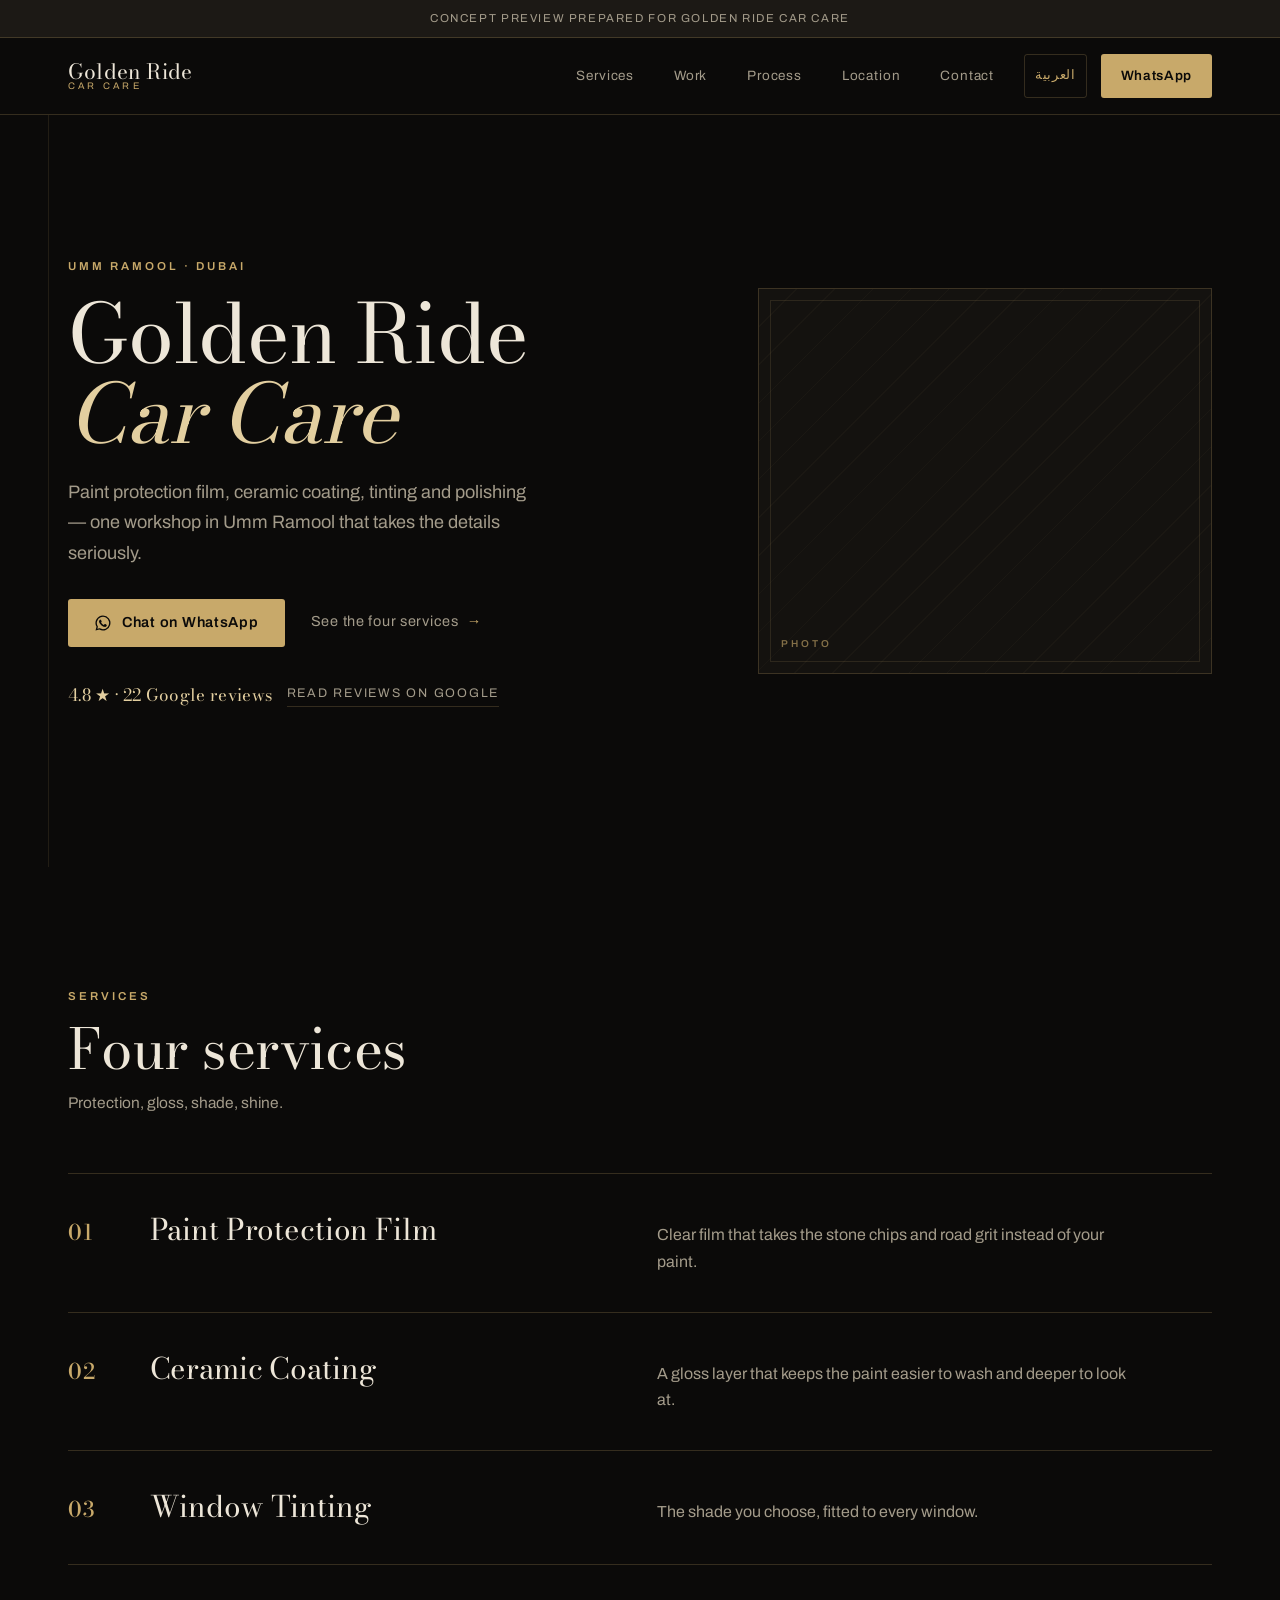
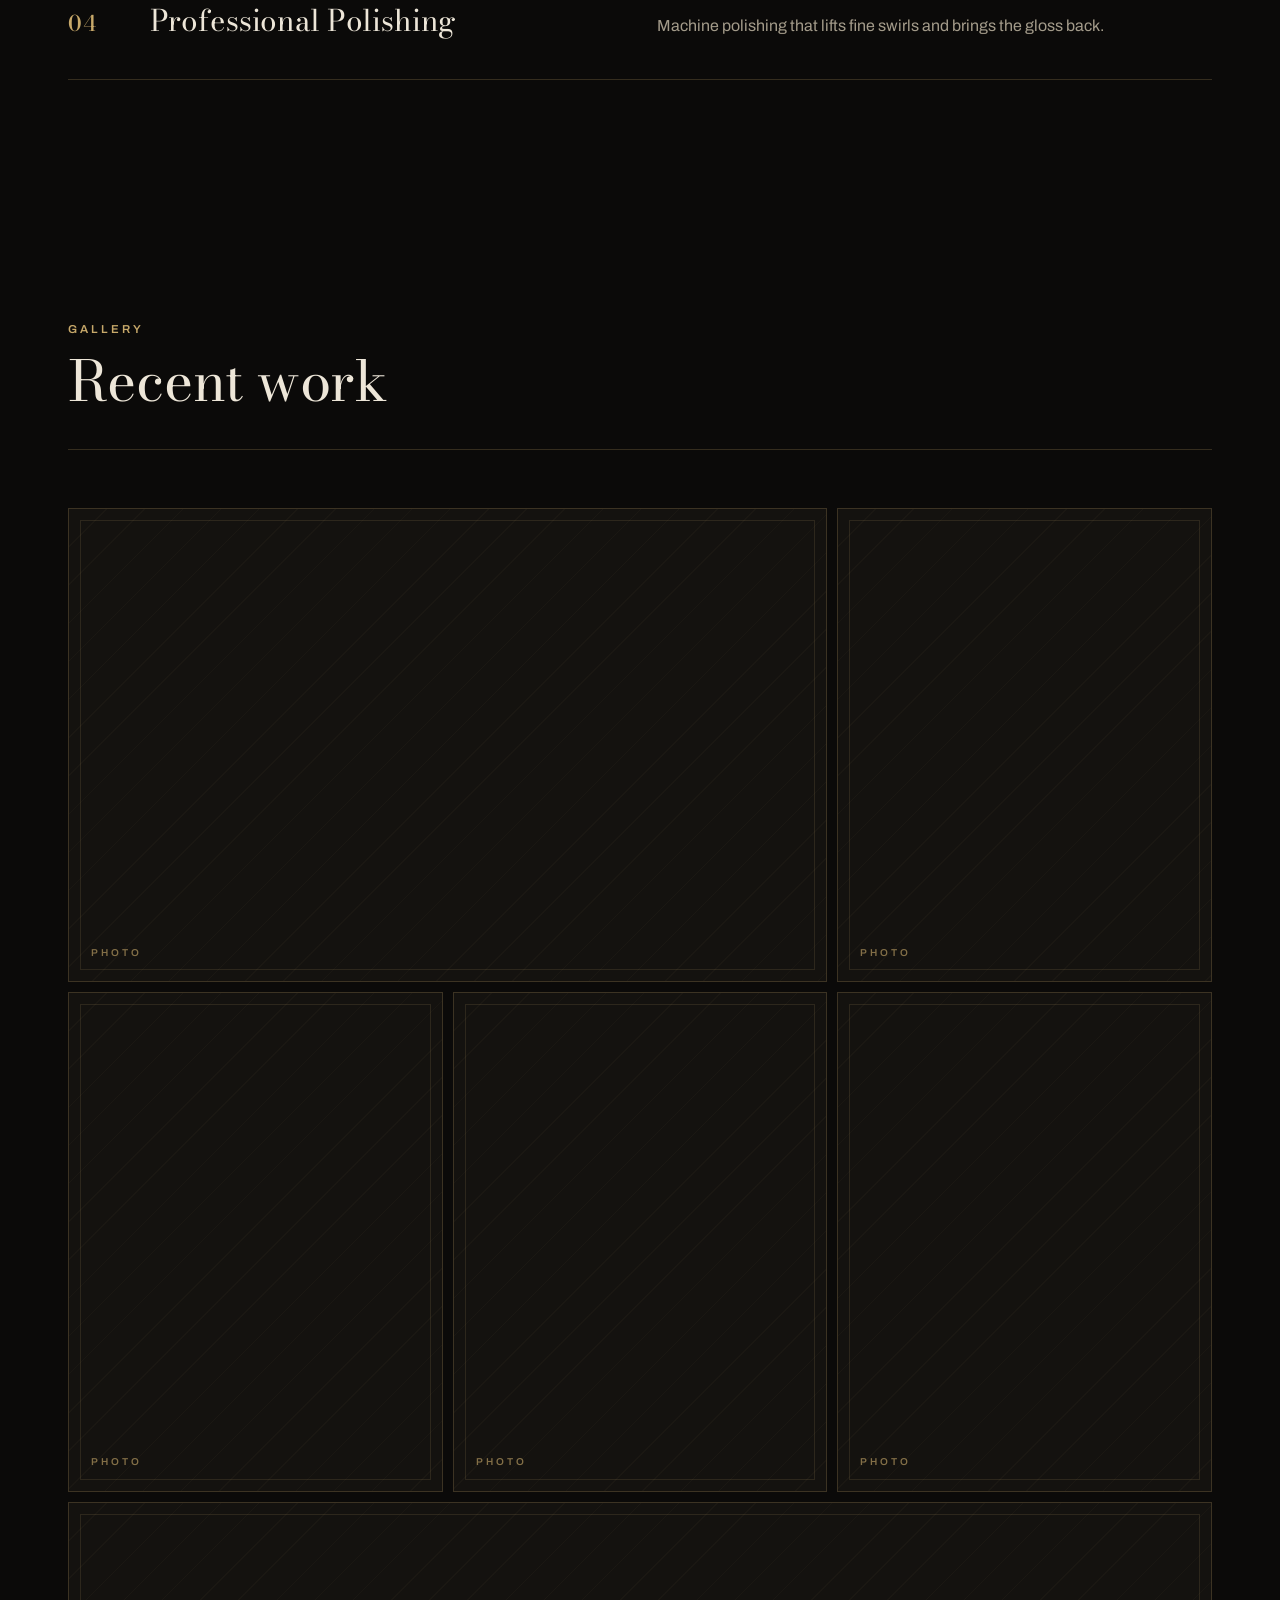
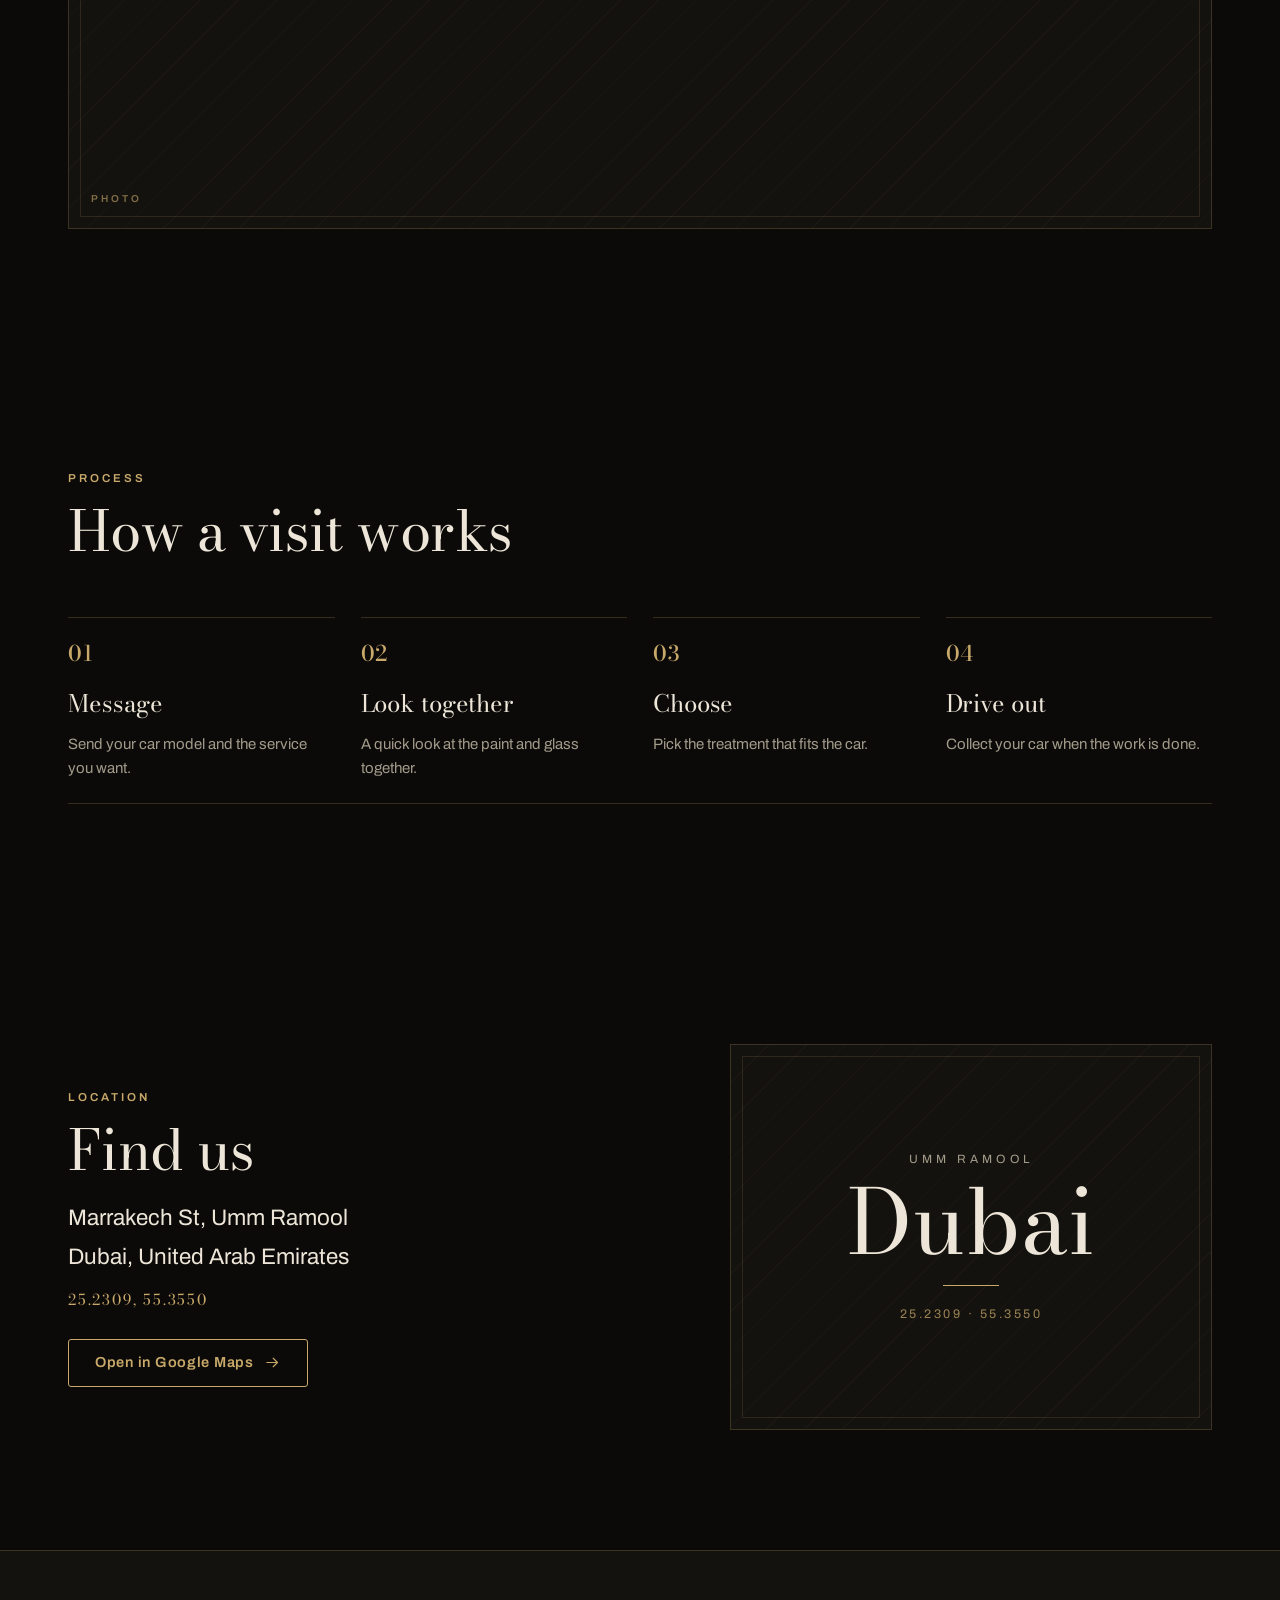
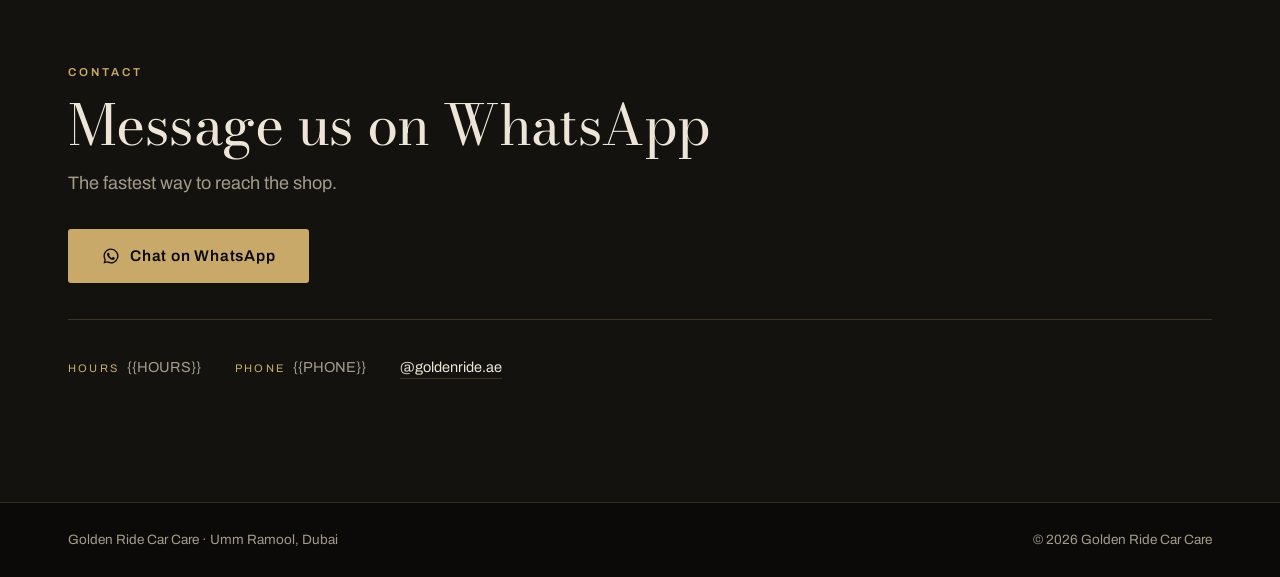
==== index.html @ 0a1c5082 "Golden Ride Car Care bilingual demo site" ====
<!doctype html>
<html lang="en" dir="ltr">
<head>
  <meta charset="utf-8">
  <meta name="viewport" content="width=device-width, initial-scale=1, viewport-fit=cover">
  <meta name="robots" content="noindex,nofollow">
  <meta name="theme-color" content="#0B0A09">
  <title>Golden Ride Car Care — PPF, Ceramic, Tinting · Dubai</title>
  <meta name="description" content="Paint protection film, ceramic coating, window tinting and polishing in Umm Ramool, Dubai. Concept preview.">
  <meta property="og:type" content="website">
  <meta property="og:title" content="Golden Ride Car Care — PPF, Ceramic, Tinting · Dubai">
  <meta property="og:description" content="Paint protection film, ceramic coating, window tinting and polishing in Umm Ramool, Dubai.">
  <meta property="og:image" content="https://YOUR-DOMAIN.example/og-image.png">
  <meta name="twitter:card" content="summary_large_image">
  <meta name="twitter:title" content="Golden Ride Car Care — PPF, Ceramic, Tinting · Dubai">
  <meta name="twitter:description" content="Paint protection film, ceramic coating, window tinting and polishing in Umm Ramool, Dubai.">
  <meta name="twitter:image" content="https://YOUR-DOMAIN.example/og-image.png">
  <link rel="icon" href="data:image/svg+xml,%3Csvg xmlns='http://www.w3.org/2000/svg' viewBox='0 0 64 64'%3E%3Crect width='64' height='64' fill='%230B0A09'/%3E%3Ctext x='32' y='43' font-family='Georgia,serif' font-size='30' fill='%23C8A96A' text-anchor='middle'%3EGR%3C/text%3E%3C/svg%3E">
  <link rel="preload" href="assets/fonts/bodoni-moda-latin.woff2" as="font" type="font/woff2" crossorigin>
  <link rel="preload" href="assets/fonts/archivo-latin.woff2" as="font" type="font/woff2" crossorigin>
  <link rel="stylesheet" href="styles.css">
  <script src="main.js" defer></script>
</head>
<body>
  <div class="concept-bar" id="conceptBar" data-i18n="concept">Concept preview prepared for Golden Ride Car Care</div>

  <header class="site-header" id="siteHeader">
    <div class="container header-inner">
      <a class="brand" href="#top"><span class="brand-name">Golden Ride</span><span class="brand-sub">Car Care</span></a>
      <nav class="nav" id="nav" aria-label="Main">
        <a href="#services" data-i18n="navServices">Services</a>
        <a href="#work" data-i18n="navWork">Work</a>
        <a href="#process" data-i18n="navProcess">Process</a>
        <a href="#location" data-i18n="navLocation">Location</a>
        <a href="#contact" data-i18n="navContact">Contact</a>
      </nav>
      <div class="header-actions">
        <button class="lang-toggle" id="langToggle" type="button" data-i18n-aria="langAria" aria-label="Switch language">العربية</button>
        <a class="btn btn-gold header-cta" href="#" data-wa data-i18n="ctaWaShort">WhatsApp</a>
        <button class="menu-btn" id="menuBtn" type="button" aria-expanded="false" aria-controls="nav" data-i18n-aria="menuAria" aria-label="Menu"><span></span><span></span></button>
      </div>
    </div>
  </header>

  <main id="top">
    <section class="hero">
      <div class="container hero-grid">
        <div class="hero-copy">
          <p class="kicker hero-anim" style="--d:.05s" data-i18n="heroKicker">Umm Ramool · Dubai</p>
          <h1 class="hero-title hero-anim" style="--d:.14s">
            <span class="line" data-i18n="heroT1">Golden Ride</span>
            <span class="line italic" data-i18n="heroT2">Car Care</span>
          </h1>
          <p class="lead hero-anim" style="--d:.3s" data-i18n="heroLead">Paint protection film, ceramic coating, tinting and polishing — one workshop in Umm Ramool that takes the details seriously.</p>
          <div class="cta-row hero-anim" style="--d:.44s">
            <a class="btn btn-gold" href="#" data-wa>
              <svg class="ico" aria-hidden="true"><use href="#i-wa"></use></svg>
              <span data-i18n="ctaWa">Chat on WhatsApp</span>
            </a>
            <a class="link-arrow" href="#services" data-i18n="ctaServices">See the four services</a>
          </div>
          <p class="trust hero-anim" style="--d:.56s">
            <a class="trust-link" href="#" id="reviewsLink" target="_blank" rel="noopener">
              <span class="trust-num" data-i18n="reviewsLine">{rating} ★ · {reviews} Google reviews</span>
              <span class="trust-cta" data-i18n="reviewsCta">Read reviews on Google</span>
            </a>
          </p>
        </div>
        <div class="hero-media hero-anim" style="--d:.34s">
          <div class="plate plate-hero" role="img" data-i18n-aria="phHero" aria-label="Placeholder for a photo of the Golden Ride workshop">
            <span class="ph-tag">Photo</span>
          </div>
        </div>
      </div>
    </section>

    <section class="section" id="services">
      <div class="container">
        <header class="sec-head">
          <p class="kicker" data-reveal data-i18n="svcLabel">Services</p>
          <h2 class="sec-title" data-reveal style="--d:.08s" data-i18n="svcTitle">Four services</h2>
          <p class="sec-note" data-reveal style="--d:.16s" data-i18n="svcNote">Protection, gloss, shade, shine.</p>
        </header>
        <ol class="svc-list">
          <li class="svc" data-reveal>
            <span class="num">01</span>
            <div class="svc-body">
              <h3 data-i18n="s1t">Paint Protection Film</h3>
              <p data-i18n="s1d">Clear film that takes the stone chips and road grit instead of your paint.</p>
            </div>
          </li>
          <li class="svc" data-reveal style="--d:.07s">
            <span class="num">02</span>
            <div class="svc-body">
              <h3 data-i18n="s2t">Ceramic Coating</h3>
              <p data-i18n="s2d">A gloss layer that keeps the paint easier to wash and deeper to look at.</p>
            </div>
          </li>
          <li class="svc" data-reveal style="--d:.14s">
            <span class="num">03</span>
            <div class="svc-body">
              <h3 data-i18n="s3t">Window Tinting</h3>
              <p data-i18n="s3d">The shade you choose, fitted to every window.</p>
            </div>
          </li>
          <li class="svc" data-reveal style="--d:.21s">
            <span class="num">04</span>
            <div class="svc-body">
              <h3 data-i18n="s4t">Professional Polishing</h3>
              <p data-i18n="s4d">Machine polishing that lifts fine swirls and brings the gloss back.</p>
            </div>
          </li>
        </ol>
      </div>
    </section>

    <section class="section" id="work">
      <div class="container">
        <header class="sec-head">
          <p class="kicker" data-reveal data-i18n="workLabel">Gallery</p>
          <h2 class="sec-title" data-reveal style="--d:.08s" data-i18n="workTitle">Recent work</h2>
          <span class="rule" data-reveal style="--d:.16s"></span>
        </header>
        <div class="gal" data-reveal>
          <div class="plate ph g1" role="img" data-i18n-aria="phG" aria-label="Photo placeholder"><span class="ph-tag">Photo</span></div>
          <div class="plate ph g2" role="img" data-i18n-aria="phG" aria-label="Photo placeholder"><span class="ph-tag">Photo</span></div>
          <div class="plate ph g3" role="img" data-i18n-aria="phG" aria-label="Photo placeholder"><span class="ph-tag">Photo</span></div>
          <div class="plate ph g4" role="img" data-i18n-aria="phG" aria-label="Photo placeholder"><span class="ph-tag">Photo</span></div>
          <div class="plate ph g5" role="img" data-i18n-aria="phG" aria-label="Photo placeholder"><span class="ph-tag">Photo</span></div>
          <div class="plate ph g6" role="img" data-i18n-aria="phG" aria-label="Photo placeholder"><span class="ph-tag">Photo</span></div>
        </div>
      </div>
    </section>

    <section class="section" id="process">
      <div class="container">
        <header class="sec-head">
          <p class="kicker" data-reveal data-i18n="prLabel">Process</p>
          <h2 class="sec-title" data-reveal style="--d:.08s" data-i18n="prTitle">How a visit works</h2>
        </header>
        <ol class="steps">
          <li class="step" data-reveal>
            <span class="rule"></span>
            <span class="num">01</span>
            <h3 data-i18n="p1t">Message</h3>
            <p data-i18n="p1d">Send your car model and the service you want.</p>
          </li>
          <li class="step" data-reveal style="--d:.08s">
            <span class="rule"></span>
            <span class="num">02</span>
            <h3 data-i18n="p2t">Look together</h3>
            <p data-i18n="p2d">A quick look at the paint and glass together.</p>
          </li>
          <li class="step" data-reveal style="--d:.16s">
            <span class="rule"></span>
            <span class="num">03</span>
            <h3 data-i18n="p3t">Choose</h3>
            <p data-i18n="p3d">Pick the treatment that fits the car.</p>
          </li>
          <li class="step" data-reveal style="--d:.24s">
            <span class="rule"></span>
            <span class="num">04</span>
            <h3 data-i18n="p4t">Drive out</h3>
            <p data-i18n="p4d">Collect your car when the work is done.</p>
          </li>
        </ol>
      </div>
    </section>

    <section class="section location" id="location">
      <div class="container loc-grid">
        <div class="loc-copy">
          <p class="kicker" data-reveal data-i18n="locLabel">Location</p>
          <h2 class="sec-title" data-reveal style="--d:.08s" data-i18n="locTitle">Find us</h2>
          <address class="loc-addr" data-reveal style="--d:.16s">
            <span data-i18n="addr1">Marrakech St, Umm Ramool</span>
            <span data-i18n="addr2">Dubai, United Arab Emirates</span>
          </address>
          <p class="loc-coords" data-reveal style="--d:.22s" dir="ltr">25.2309, 55.3550</p>
          <div data-reveal style="--d:.3s">
            <a class="btn btn-outline" id="mapsLink" href="#" target="_blank" rel="noopener">
              <span data-i18n="mapsCta">Open in Google Maps</span>
              <svg class="ico arrow" aria-hidden="true"><use href="#i-arrow"></use></svg>
            </a>
          </div>
        </div>
        <div class="loc-graphic plate" data-reveal style="--d:.2s" aria-hidden="true">
          <span class="lg-small" data-i18n="lgSmall">Umm Ramool</span>
          <span class="lg-big" data-i18n="lgBig">Dubai</span>
          <span class="lg-line"></span>
          <span class="lg-coords" dir="ltr">25.2309 · 55.3550</span>
        </div>
      </div>
    </section>

    <section class="contact-band" id="contact">
      <div class="container contact-inner">
        <p class="kicker" data-reveal data-i18n="ctLabel">Contact</p>
        <h2 class="sec-title" data-reveal style="--d:.08s" data-i18n="ctTitle">Message us on WhatsApp</h2>
        <p class="lead" data-reveal style="--d:.16s" data-i18n="ctLead">The fastest way to reach the shop.</p>
        <div data-reveal style="--d:.24s">
          <a class="btn btn-gold btn-lg" href="#" data-wa>
            <svg class="ico" aria-hidden="true"><use href="#i-wa"></use></svg>
            <span data-i18n="ctaWa">Chat on WhatsApp</span>
          </a>
        </div>
        <ul class="ct-meta" data-reveal style="--d:.32s">
          <li><span class="ct-k" data-i18n="hoursK">Hours</span> <span data-i18n="hoursV">{hours}</span></li>
          <li><span class="ct-k" data-i18n="phoneK">Phone</span> <span data-i18n="phoneV">{phone}</span></li>
          <li><a id="instaLink" href="#" target="_blank" rel="noopener" dir="ltr">@goldenride.ae</a></li>
        </ul>
      </div>
    </section>
  </main>

  <footer class="site-footer">
    <div class="container footer-inner">
      <span data-i18n="footName">Golden Ride Car Care · Umm Ramool, Dubai</span>
      <span class="foot-right" data-i18n="footRights">© 2026 Golden Ride Car Care</span>
    </div>
  </footer>

  <div class="bottom-bar" id="bottomBar">
    <a class="btn btn-gold" href="#" data-wa>
      <svg class="ico" aria-hidden="true"><use href="#i-wa"></use></svg>
      <span data-i18n="ctaWaShort">WhatsApp</span>
    </a>
    <a class="btn btn-outline" id="mapsLink2" href="#" target="_blank" rel="noopener">
      <svg class="ico" aria-hidden="true"><use href="#i-pin"></use></svg>
      <span data-i18n="dirShort">Directions</span>
    </a>
  </div>

  <svg width="0" height="0" style="position:absolute" aria-hidden="true">
    <symbol id="i-wa" viewBox="0 0 24 24"><path fill="currentColor" d="M12 2a10 10 0 0 0-8.6 15.1L2 22l5-1.3A10 10 0 1 0 12 2zm0 18.2a8.2 8.2 0 0 1-4.2-1.1l-.3-.2-3 .8.8-2.9-.2-.3A8.2 8.2 0 1 1 12 20.2zm4.5-6.1c-.2-.1-1.5-.7-1.7-.8-.2-.1-.4-.1-.6.1-.2.2-.6.8-.8 1-.1.2-.3.2-.5.1a6.7 6.7 0 0 1-3.3-2.9c-.3-.4 0-.5.2-.7l.4-.5c.1-.2.1-.3 0-.5l-.8-1.9c-.2-.5-.4-.4-.6-.4h-.5c-.2 0-.5.1-.7.3-.2.3-.9.9-.9 2.2s1 2.5 1.1 2.7a11 11 0 0 0 4.3 3.8c.6.3 1.1.4 1.4.5.6.2 1.2.2 1.6.1.5-.1 1.5-.6 1.7-1.2.2-.6.2-1.1.2-1.2-.1-.2-.2-.2-.4-.3z"/></symbol>
    <symbol id="i-arrow" viewBox="0 0 24 24"><path fill="none" stroke="currentColor" stroke-width="1.6" stroke-linecap="round" stroke-linejoin="round" d="M4 12h15m0 0-6-6m6 6-6 6"/></symbol>
    <symbol id="i-pin" viewBox="0 0 24 24"><path fill="none" stroke="currentColor" stroke-width="1.6" stroke-linecap="round" stroke-linejoin="round" d="M12 21s7-6.1 7-11a7 7 0 1 0-14 0c0 4.9 7 11 7 11z"/><circle cx="12" cy="10" r="2.6" fill="none" stroke="currentColor" stroke-width="1.6"/></symbol>
  </svg>
</body>
</html>
---- styles.css ----
/* ============ Fonts ============ */
@font-face {
  font-family: 'Bodoni Moda';
  src: url('assets/fonts/bodoni-moda-latin.woff2') format('woff2');
  font-weight: 400 900;
  font-display: swap;
}
@font-face {
  font-family: 'Archivo';
  src: url('assets/fonts/archivo-latin.woff2') format('woff2');
  font-weight: 100 900;
  font-display: swap;
}
@font-face {
  font-family: 'Reem Kufi';
  src: url('assets/fonts/reem-kufi-arab.woff2') format('woff2');
  font-weight: 400 700;
  font-display: swap;
}
@font-face {
  font-family: 'Readex Pro';
  src: url('assets/fonts/readex-pro-arab.woff2') format('woff2');
  font-weight: 160 700;
  font-display: swap;
}

/* ============ Tokens ============ */
:root {
  --bg: #0B0A09;
  --surface: #14120F;
  --surface-2: #1C1915;
  --line: rgba(200, 169, 106, 0.22);
  --text: #EDE6D8;
  --muted: #A39B8A;
  --gold: #C8A96A;
  --gold-soft: #E3CFA0;

  --font-display: 'Bodoni Moda', 'Times New Roman', serif;
  --font-body: 'Archivo', 'Helvetica Neue', Arial, sans-serif;
  --ease: cubic-bezier(.2, .7, .2, 1);
  --dur: 0.75s;
  --header-h: 64px;
  --bar-h: 68px;
  --pad-x: clamp(20px, 5vw, 48px);
}

html[lang='ar'] {
  --font-display: 'Reem Kufi', 'Bodoni Moda', Tahoma, sans-serif;
  --font-body: 'Readex Pro', 'Archivo', Tahoma, sans-serif;
}

/* ============ Base ============ */
*, *::before, *::after { box-sizing: border-box; }
* { margin: 0; }

html {
  scroll-behavior: smooth;
  -webkit-text-size-adjust: 100%;
}

body {
  background: var(--bg);
  color: var(--text);
  font-family: var(--font-body);
  font-size: 16px;
  line-height: 1.65;
  font-weight: 400;
  overflow-x: hidden;
  padding-bottom: calc(var(--bar-h) + env(safe-area-inset-bottom));
}

html[lang='ar'] body { line-height: 1.8; }
html[lang='ar'] * { letter-spacing: normal !important; }

img { display: block; max-width: 100%; }
a { color: inherit; text-decoration: none; }
ol, ul { list-style: none; padding: 0; }
button { font: inherit; color: inherit; background: none; border: 0; cursor: pointer; }
address { font-style: normal; }

:focus-visible {
  outline: 2px solid var(--gold);
  outline-offset: 3px;
  border-radius: 2px;
}

::selection { background: var(--gold); color: var(--bg); }

.container {
  width: 100%;
  max-width: 1240px;
  margin-inline: auto;
  padding-inline: var(--pad-x);
}

/* ============ Concept bar ============ */
.concept-bar {
  background: var(--surface-2);
  color: var(--muted);
  text-align: center;
  font-size: 11.5px;
  letter-spacing: 0.14em;
  text-transform: uppercase;
  padding: 9px 16px;
  border-bottom: 1px solid var(--line);
}
body.hide-concept .concept-bar { display: none; }

/* ============ Header ============ */
.site-header {
  position: sticky;
  top: 0;
  z-index: 60;
  background: var(--bg);
  border-bottom: 1px solid var(--line);
}
.header-inner {
  display: flex;
  align-items: center;
  gap: 24px;
  height: var(--header-h);
}
.brand {
  display: flex;
  flex-direction: column;
  justify-content: center;
  min-height: 44px;
  line-height: 1.05;
  margin-inline-end: auto;
}
.brand-name {
  font-family: var(--font-display);
  font-size: 21px;
  letter-spacing: 0.01em;
}
.brand-sub {
  font-size: 9.5px;
  letter-spacing: 0.34em;
  text-transform: uppercase;
  color: var(--gold);
}
html[lang='ar'] .brand-sub { letter-spacing: normal; font-size: 12px; }

.nav {
  display: none;
  gap: 28px;
}
.nav a {
  font-size: 13.5px;
  letter-spacing: 0.06em;
  color: var(--muted);
  transition: color 0.3s var(--ease);
  padding: 11px 6px;
}
.nav a:hover { color: var(--text); }

.header-actions {
  display: flex;
  align-items: center;
  gap: 8px;
}
.lang-toggle {
  min-width: 44px;
  min-height: 44px;
  padding-inline: 10px;
  font-size: 13px;
  letter-spacing: 0.05em;
  color: var(--gold);
  border: 1px solid var(--line);
  border-radius: 3px;
  transition: border-color 0.3s var(--ease), background 0.3s var(--ease);
}
.lang-toggle:hover { border-color: var(--gold); background: rgba(200, 169, 106, 0.07); }

.site-header .header-cta { display: none; }

.menu-btn {
  width: 44px;
  height: 44px;
  display: inline-flex;
  flex-direction: column;
  align-items: center;
  justify-content: center;
  gap: 6px;
  border: 1px solid var(--line);
  border-radius: 3px;
}
.menu-btn span {
  display: block;
  width: 18px;
  height: 1.5px;
  background: var(--text);
  transition: transform 0.35s var(--ease);
}
.menu-btn[aria-expanded='true'] span:first-child { transform: translateY(3.75px) rotate(45deg); }
.menu-btn[aria-expanded='true'] span:last-child { transform: translateY(-3.75px) rotate(-45deg); }

/* mobile nav panel */
@media (max-width: 899px) {
  .nav {
    position: absolute;
    top: 100%;
    inset-inline: 0;
    display: flex;
    flex-direction: column;
    gap: 0;
    background: var(--surface);
    border-bottom: 1px solid var(--line);
    max-height: 0;
    visibility: hidden;
    overflow: hidden;
    transition: max-height 0.45s var(--ease), visibility 0.45s;
  }
  .nav.open { max-height: 320px; visibility: visible; }
  .nav a {
    padding: 16px var(--pad-x);
    min-height: 44px;
    border-top: 1px solid var(--line);
    font-size: 15px;
    color: var(--text);
  }
}

/* ============ Typography utilities ============ */
.kicker {
  font-size: 11.5px;
  font-weight: 600;
  letter-spacing: 0.26em;
  text-transform: uppercase;
  color: var(--gold);
}
html[lang='ar'] .kicker { text-transform: none; font-size: 13.5px; }

.sec-title {
  font-family: var(--font-display);
  font-weight: 400;
  font-size: clamp(2.15rem, 6vw, 3.5rem);
  line-height: 1.04;
  letter-spacing: -0.01em;
  margin-top: 14px;
}
html[lang='ar'] .sec-title {
  line-height: 1.4;
  font-size: clamp(1.9rem, 5.4vw, 3rem);
}

.sec-note {
  color: var(--muted);
  margin-top: 12px;
  font-size: 15.5px;
}

.lead {
  color: var(--muted);
  font-size: clamp(1rem, 2.6vw, 1.13rem);
  line-height: 1.7;
  max-width: 46ch;
}

.rule {
  display: block;
  height: 1px;
  background: var(--line);
  transition: transform var(--dur) var(--ease);
}
.rule[data-reveal] {
  transform: scaleX(0);
  transform-origin: left center;
}
.rule[data-reveal].is-in { transform: scaleX(1); }
[dir='rtl'] .rule[data-reveal] { transform-origin: right center; }

.sec-head { margin-bottom: clamp(2.4rem, 6vw, 3.6rem); }
.sec-head .rule { margin-top: clamp(1.6rem, 4vw, 2.4rem); }

.section {
  padding-block: clamp(4.2rem, 11vw, 7.5rem);
  scroll-margin-top: calc(var(--header-h) + 8px);
}

.num {
  font-family: var(--font-display);
  color: var(--gold);
  font-size: 1.35rem;
  font-weight: 500;
  letter-spacing: 0.04em;
}
html[lang='ar'] .num { font-family: 'Bodoni Moda', serif; }

/* ============ Buttons ============ */
.btn {
  display: inline-flex;
  align-items: center;
  justify-content: center;
  gap: 10px;
  min-height: 48px;
  padding-inline: 26px;
  border-radius: 3px;
  font-size: 14.5px;
  font-weight: 600;
  letter-spacing: 0.05em;
  transition: background 0.35s var(--ease), color 0.35s var(--ease),
              border-color 0.35s var(--ease), transform 0.35s var(--ease);
}
.btn:active { transform: translateY(1px); }

.btn-gold {
  background: var(--gold);
  color: var(--bg);
}
.btn-gold:hover { background: var(--gold-soft); transform: translateY(-1px); }

.btn-outline {
  border: 1px solid var(--gold);
  color: var(--gold);
  background: transparent;
}
.btn-outline:hover { background: rgba(200, 169, 106, 0.1); }

.btn-lg { min-height: 54px; padding-inline: 34px; font-size: 15.5px; }

/* on screens with the persistent gold bottom bar, section CTAs go outline */
@media (max-width: 899px) {
  .hero .btn-gold,
  .contact-band .btn-gold { background: transparent; color: var(--gold); border: 1px solid var(--gold); }
  .hero .btn-gold:hover,
  .contact-band .btn-gold:hover { background: rgba(200, 169, 106, 0.1); }
}

.link-arrow {
  display: inline-flex;
  align-items: center;
  gap: 8px;
  min-height: 48px;
  font-size: 14.5px;
  letter-spacing: 0.05em;
  color: var(--muted);
  border-bottom: 1px solid transparent;
  transition: color 0.35s var(--ease);
}
.link-arrow::after {
  content: '→';
  color: var(--gold);
  transition: transform 0.35s var(--ease);
}
[dir='rtl'] .link-arrow::after { content: '←'; }
.link-arrow:hover { color: var(--text); }
.link-arrow:hover::after { transform: translateX(5px); }
[dir='rtl'] .link-arrow:hover::after { transform: translateX(-5px); }

.ico { width: 18px; height: 18px; flex: none; }
.ico.arrow { width: 17px; height: 17px; transition: transform 0.35s var(--ease); }
.btn:hover .ico.arrow { transform: translateX(4px); }
[dir='rtl'] .btn:hover .ico.arrow { transform: translateX(-4px) scaleX(-1); }
[dir='rtl'] .ico.arrow { transform: scaleX(-1); }

/* ============ Hero ============ */
.hero {
  position: relative;
  padding-block: clamp(3rem, 9vw, 5.5rem) clamp(3.5rem, 9vw, 6rem);
  overflow: hidden;
}
.hero::before {
  content: '';
  position: absolute;
  top: 0;
  bottom: 0;
  inset-inline-start: clamp(20px, 5vw, 48px);
  width: 1px;
  background: var(--line);
  opacity: 0.55;
}
.hero-grid {
  display: grid;
  gap: clamp(2.5rem, 6vw, 4rem);
}
.hero-title {
  font-family: var(--font-display);
  font-weight: 400;
  font-size: clamp(3rem, 12.5vw, 6.6rem);
  line-height: 0.98;
  letter-spacing: -0.015em;
  margin-top: 18px;
}
.hero-title .line { display: block; }
.hero-title .italic { font-style: italic; color: var(--gold-soft); }
html[lang='ar'] .hero-title {
  line-height: 1.28;
  font-size: clamp(2.5rem, 10.5vw, 5.2rem);
}
html[lang='ar'] .hero-title .italic { font-style: normal; color: var(--gold-soft); }

.hero-copy .lead { margin-top: 22px; }

.cta-row {
  display: flex;
  flex-wrap: wrap;
  align-items: center;
  gap: 14px 26px;
  margin-top: 30px;
}

.trust { margin-top: 26px; }
.trust-link {
  display: inline-flex;
  flex-wrap: wrap;
  align-items: baseline;
  gap: 6px 14px;
  min-height: 44px;
  align-items: center;
}
.trust-num {
  font-family: var(--font-display);
  font-size: 17px;
  color: var(--gold-soft);
  letter-spacing: 0.02em;
}
html[lang='ar'] .trust-num { font-family: 'Bodoni Moda', serif; font-size: 16px; }
.trust-cta {
  font-size: 12.5px;
  letter-spacing: 0.14em;
  text-transform: uppercase;
  color: var(--muted);
  border-bottom: 1px solid var(--line);
  padding-bottom: 3px;
  transition: color 0.3s var(--ease), border-color 0.3s var(--ease);
}
html[lang='ar'] .trust-cta { text-transform: none; letter-spacing: normal; font-size: 13.5px; }
.trust-link:hover .trust-cta { color: var(--text); border-color: var(--gold); }

.hero-media { position: relative; }
.hero-media .plate { animation: heroZoom 20s var(--ease) infinite alternate; }

/* ============ Placeholders / plates ============ */
.plate {
  position: relative;
  background: var(--surface);
  border: 1px solid var(--line);
  overflow: hidden;
}
.plate::before {
  content: '';
  position: absolute;
  inset: 11px;
  border: 1px solid rgba(200, 169, 106, 0.14);
  pointer-events: none;
}
.plate::after {
  content: '';
  position: absolute;
  inset: 0;
  background:
    repeating-linear-gradient(135deg, transparent 0 26px, rgba(200, 169, 106, 0.035) 26px 27px);
  pointer-events: none;
}
.ph-tag {
  position: absolute;
  bottom: 20px;
  inset-inline-start: 22px;
  font-size: 10px;
  font-weight: 600;
  letter-spacing: 0.3em;
  text-transform: uppercase;
  color: rgba(200, 169, 106, 0.62);
  z-index: 1;
}
.plate-hero { aspect-ratio: 4 / 5; }

/* ============ Services ============ */
.svc-list { border-bottom: 1px solid var(--line); }
.svc {
  display: grid;
  grid-template-columns: 3.2rem 1fr;
  gap: 6px 18px;
  padding-block: clamp(1.5rem, 4vw, 2.3rem);
  border-top: 1px solid var(--line);
  align-items: start;
}
.svc .num { padding-top: 4px; transition: color 0.4s var(--ease); }
.svc:hover .num { color: var(--gold-soft); }
.svc-body h3 {
  font-family: var(--font-display);
  font-weight: 400;
  font-size: clamp(1.35rem, 4.6vw, 1.85rem);
  line-height: 1.15;
  letter-spacing: -0.005em;
  transition: transform 0.45s var(--ease);
}
html[lang='ar'] .svc-body h3 { line-height: 1.5; font-size: clamp(1.25rem, 4.4vw, 1.7rem); }
.svc:hover .svc-body h3 { transform: translateX(6px); }
[dir='rtl'] .svc:hover .svc-body h3 { transform: translateX(-6px); }
.svc-body p {
  color: var(--muted);
  font-size: 15.5px;
  margin-top: 8px;
  max-width: 52ch;
}

/* ============ Gallery ============ */
.gal {
  display: grid;
  grid-template-columns: 1fr 1fr;
  gap: 10px;
}
.g1 { grid-column: span 2; aspect-ratio: 16 / 10; }
.g2 { aspect-ratio: 3 / 4; }
.g3 { aspect-ratio: 3 / 4; }
.g4 { aspect-ratio: 1 / 1; }
.g5 { aspect-ratio: 1 / 1; }
.g6 { grid-column: span 2; aspect-ratio: 16 / 7; }

/* ============ Process ============ */
.steps {
  display: grid;
  gap: clamp(2rem, 5vw, 2.6rem);
  border-bottom: 1px solid var(--line);
  padding-bottom: 22px;
}
.step .rule { margin-bottom: 18px; }
.step h3 {
  font-family: var(--font-display);
  font-weight: 400;
  font-size: 1.5rem;
  margin-top: 12px;
  letter-spacing: -0.005em;
}
html[lang='ar'] .step h3 { line-height: 1.5; }
.step p {
  color: var(--muted);
  font-size: 15px;
  margin-top: 8px;
  max-width: 34ch;
}

/* ============ Location ============ */
.loc-grid {
  display: grid;
  gap: clamp(2.5rem, 7vw, 4.5rem);
  align-items: center;
}
.loc-addr {
  display: flex;
  flex-direction: column;
  gap: 6px;
  margin-top: 22px;
  font-size: clamp(1.1rem, 3.4vw, 1.4rem);
  line-height: 1.5;
}
.loc-coords {
  font-family: var(--font-display);
  color: var(--gold);
  font-size: 15px;
  letter-spacing: 0.12em;
  margin-top: 14px;
}
.loc-copy .btn { margin-top: 26px; }

.loc-graphic {
  aspect-ratio: 5 / 4;
  display: flex;
  flex-direction: column;
  align-items: center;
  justify-content: center;
  gap: 8px;
  text-align: center;
  padding: 24px;
}
.lg-small {
  font-size: 12px;
  letter-spacing: 0.34em;
  text-transform: uppercase;
  color: var(--muted);
  z-index: 1;
}
html[lang='ar'] .lg-small { letter-spacing: normal; font-size: 14px; }
.lg-big {
  font-family: var(--font-display);
  font-size: clamp(3.4rem, 11vw, 5.6rem);
  line-height: 1;
  color: var(--text);
  z-index: 1;
}
.lg-line {
  width: 56px;
  height: 1px;
  background: var(--gold);
  margin-block: 10px;
  z-index: 1;
}
.lg-coords {
  font-size: 12.5px;
  letter-spacing: 0.2em;
  color: rgba(200, 169, 106, 0.75);
  z-index: 1;
}

/* ============ Contact ============ */
.contact-band {
  background: var(--surface);
  border-top: 1px solid var(--line);
  padding-block: clamp(4.2rem, 11vw, 7rem);
  scroll-margin-top: calc(var(--header-h) + 8px);
}
.contact-inner .lead { margin-top: 14px; }
.contact-inner .btn { margin-top: 30px; }

.ct-meta {
  display: flex;
  flex-wrap: wrap;
  gap: 14px 34px;
  margin-top: 36px;
  padding-top: 26px;
  border-top: 1px solid var(--line);
  color: var(--muted);
  font-size: 14.5px;
}
.ct-meta li { display: flex; gap: 8px; align-items: center; min-height: 30px; }
.ct-k {
  font-size: 11px;
  letter-spacing: 0.2em;
  text-transform: uppercase;
  color: var(--gold);
}
html[lang='ar'] .ct-k { text-transform: none; letter-spacing: normal; font-size: 12.5px; }
.ct-meta a {
  display: inline-flex;
  align-items: center;
  min-height: 44px;
  color: var(--text);
  text-decoration: underline;
  text-decoration-color: var(--line);
  text-underline-offset: 6px;
  transition: text-decoration-color 0.3s var(--ease);
}
.ct-meta a:hover { text-decoration-color: var(--gold); }

/* ============ Footer ============ */
.site-footer {
  border-top: 1px solid var(--line);
  padding-block: 26px;
  color: var(--muted);
  font-size: 13.5px;
}
.footer-inner {
  display: flex;
  flex-wrap: wrap;
  gap: 10px 24px;
  justify-content: space-between;
}

/* ============ Bottom bar ============ */
.bottom-bar {
  position: fixed;
  bottom: 0;
  inset-inline: 0;
  z-index: 70;
  display: flex;
  gap: 8px;
  padding: 10px 14px calc(10px + env(safe-area-inset-bottom));
  background: var(--surface);
  border-top: 1px solid var(--line);
}
.bottom-bar .btn { flex: 1; min-height: 46px; padding-inline: 14px; }
.bottom-bar .btn-outline { flex: 0 0 auto; border-color: var(--line); color: var(--text); }
.bottom-bar .btn-outline:hover { border-color: var(--gold); color: var(--gold); }

/* ============ Reveal / motion ============ */
[data-reveal] {
  opacity: 0;
  transform: translateY(20px);
  transition: opacity var(--dur) var(--ease), transform var(--dur) var(--ease);
  transition-delay: var(--d, 0s);
}
[data-reveal].is-in { opacity: 1; transform: none; }


.hero-anim {
  opacity: 0;
  animation: rise 0.85s var(--ease) forwards;
  animation-delay: var(--d, 0s);
}

@keyframes rise {
  from { opacity: 0; transform: translateY(26px); }
  to { opacity: 1; transform: none; }
}
@keyframes heroZoom {
  from { transform: scale(1); }
  to { transform: scale(1.045); }
}

@media (prefers-reduced-motion: reduce) {
  html { scroll-behavior: auto; }
  *, *::before, *::after {
    animation-duration: 0.01ms !important;
    animation-iteration-count: 1 !important;
    transition-duration: 0.01ms !important;
  }
  [data-reveal] { opacity: 1; transform: none; }
  .rule[data-reveal] { transform: scaleX(1); }
  .hero-anim { opacity: 1; animation: none; }
  .hero-media .plate { animation: none; }
}

/* ============ Responsive ============ */
@media (min-width: 600px) {
  .plate-hero { aspect-ratio: 4 / 3.4; }
  .g1 { grid-column: span 4; aspect-ratio: 16 / 10; }
  .gal { grid-template-columns: repeat(6, 1fr); }
  .g2 { grid-column: span 2; aspect-ratio: auto; align-self: stretch; }
  .g3 { grid-column: span 2; }
  .g4 { grid-column: span 2; aspect-ratio: auto; align-self: stretch; }
  .g5 { grid-column: span 2; aspect-ratio: auto; align-self: stretch; }
  .g6 { grid-column: span 6; aspect-ratio: 21 / 6; }
}

@media (min-width: 760px) {
  .svc {
    grid-template-columns: 3.6rem 1fr 1.15fr;
    gap: 24px;
    align-items: baseline;
  }
  .svc-body { display: contents; }
  .svc-body h3 { grid-column: 2; }
  .svc-body p { grid-column: 3; margin-top: 0; }
  .steps { grid-template-columns: repeat(4, 1fr); gap: 26px; }
}

@media (min-width: 900px) {
  :root { --header-h: 76px; }
  body { padding-bottom: 0; }
  .bottom-bar { display: none; }
  .menu-btn { display: none; }
  .nav {
    display: flex;
    position: static;
    flex-direction: row;
    max-height: none;
    border: 0;
    background: none;
    overflow: visible;
  }
  .nav a { border: 0; font-size: 13.5px; color: var(--muted); }
  .site-header .header-cta { display: inline-flex; min-height: 44px; padding-inline: 20px; font-size: 13.5px; margin-inline-start: 6px; }

  .hero { min-height: calc(92svh - var(--header-h)); display: flex; align-items: center; }
  .hero-grid {
    grid-template-columns: 1.15fr 0.85fr;
    align-items: center;
    gap: clamp(3rem, 6vw, 5.5rem);
    width: 100%;
  }
  .hero-media { margin-block-start: -12px; }
  .loc-grid { grid-template-columns: 1.1fr 0.9fr; }
}

@media (min-width: 1100px) {
  .hero-title { font-size: clamp(4.4rem, 6.4vw, 6.9rem); }
  .svc-body p { font-size: 16px; }
}

/* hero zoom only where it is cheap */
@media (max-width: 759px) {
  .hero-media .plate { animation: none; }
}
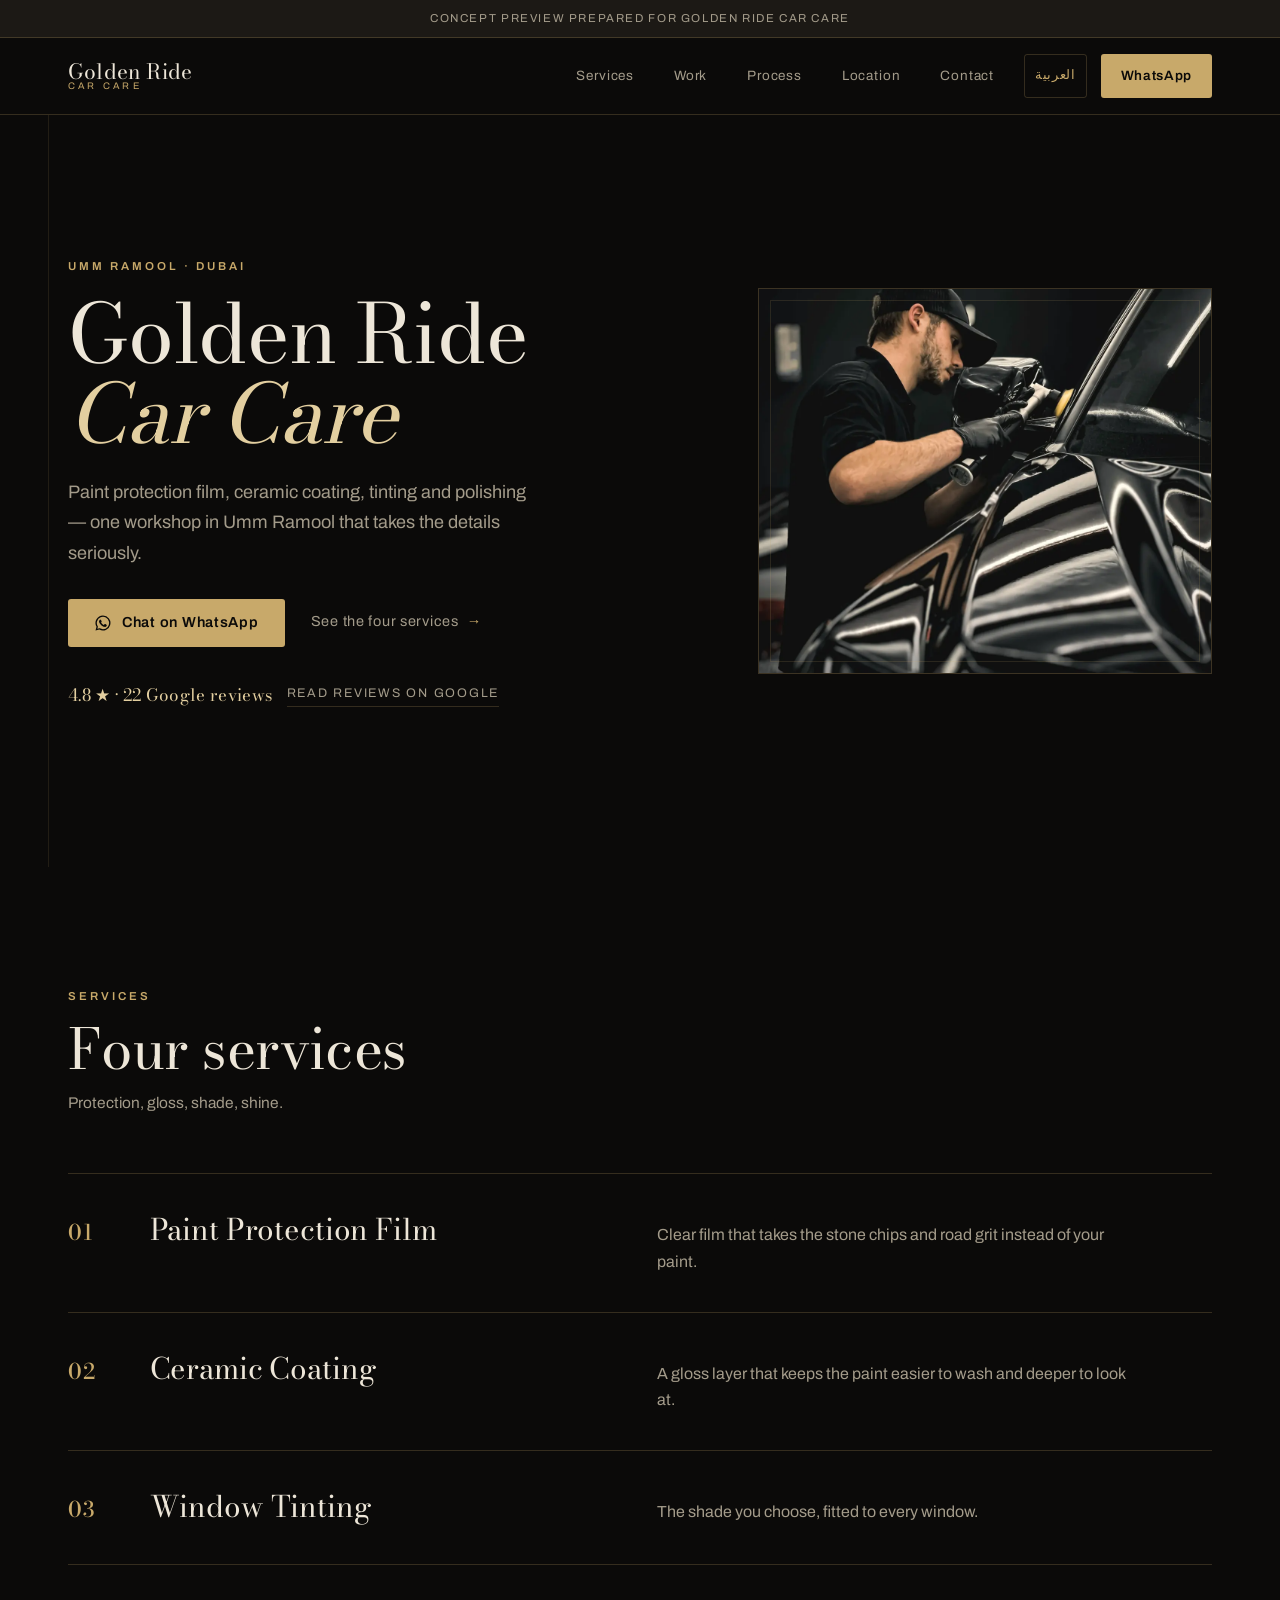
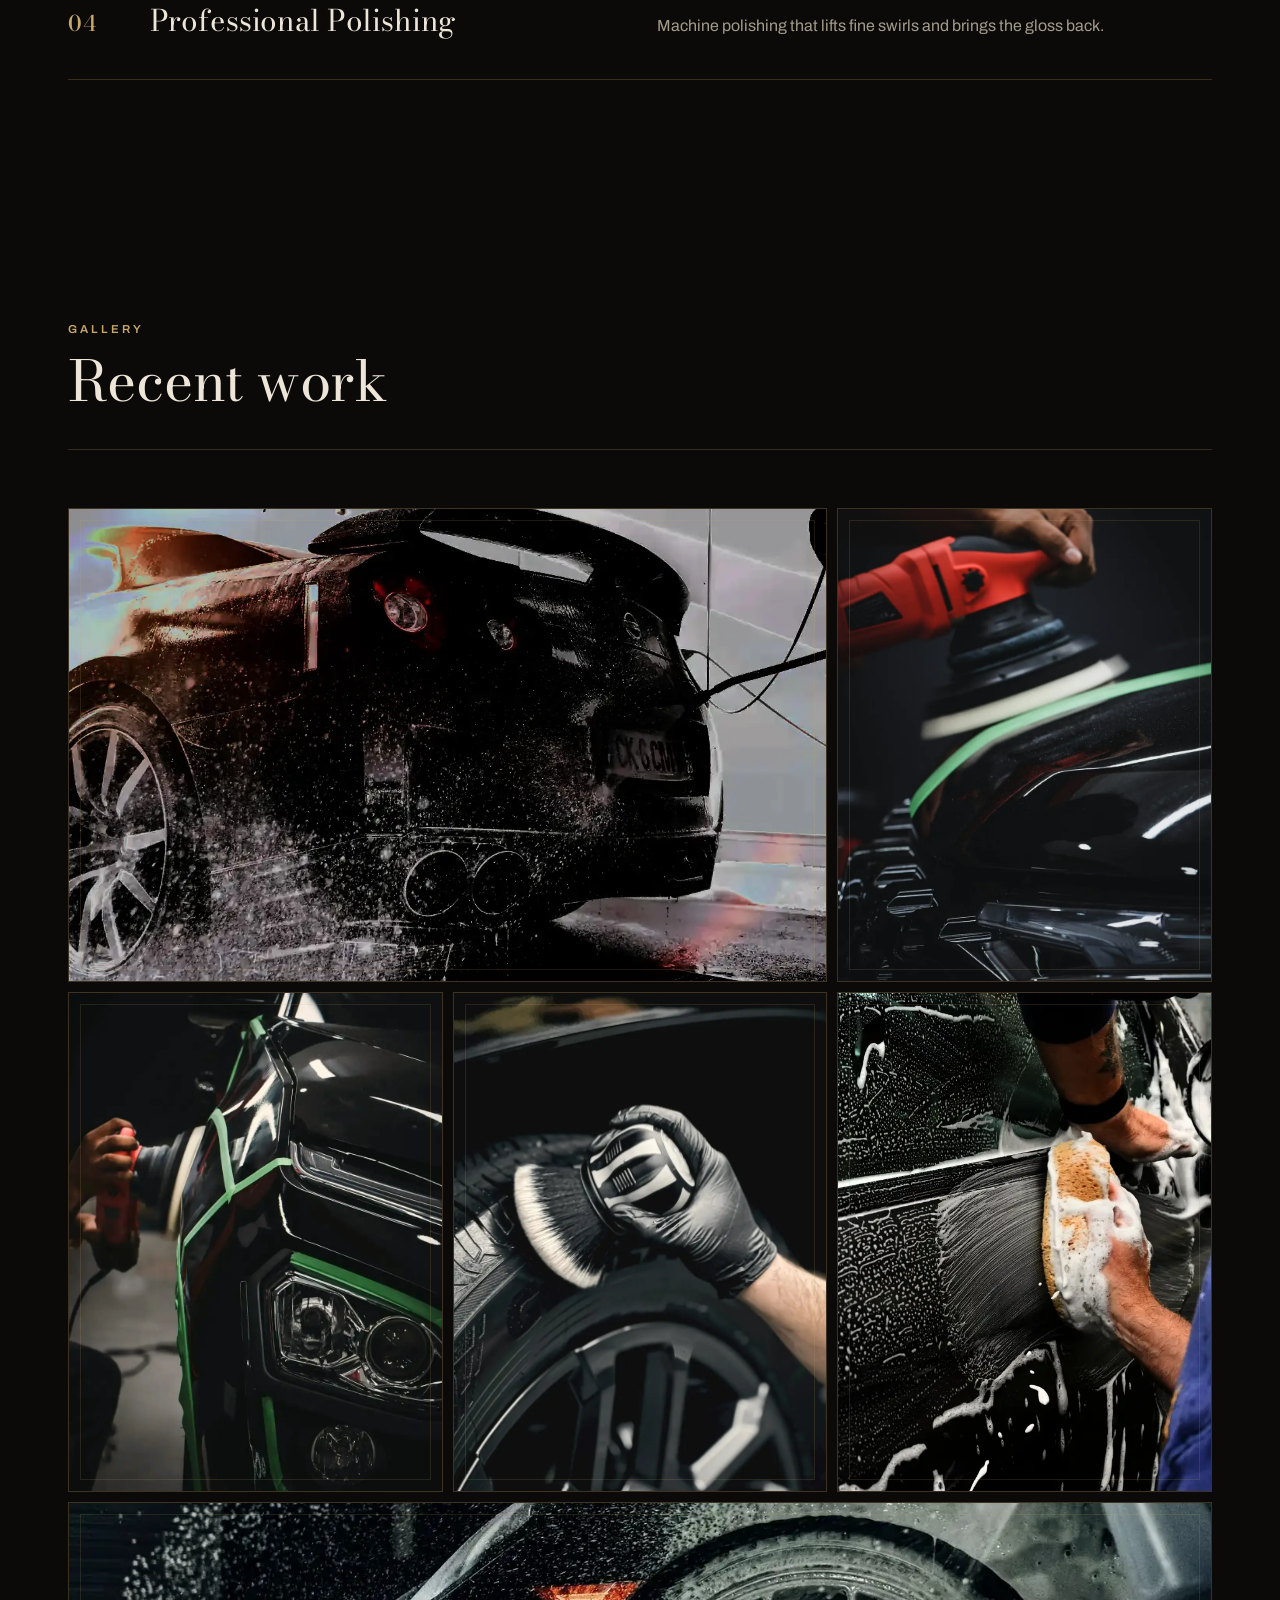
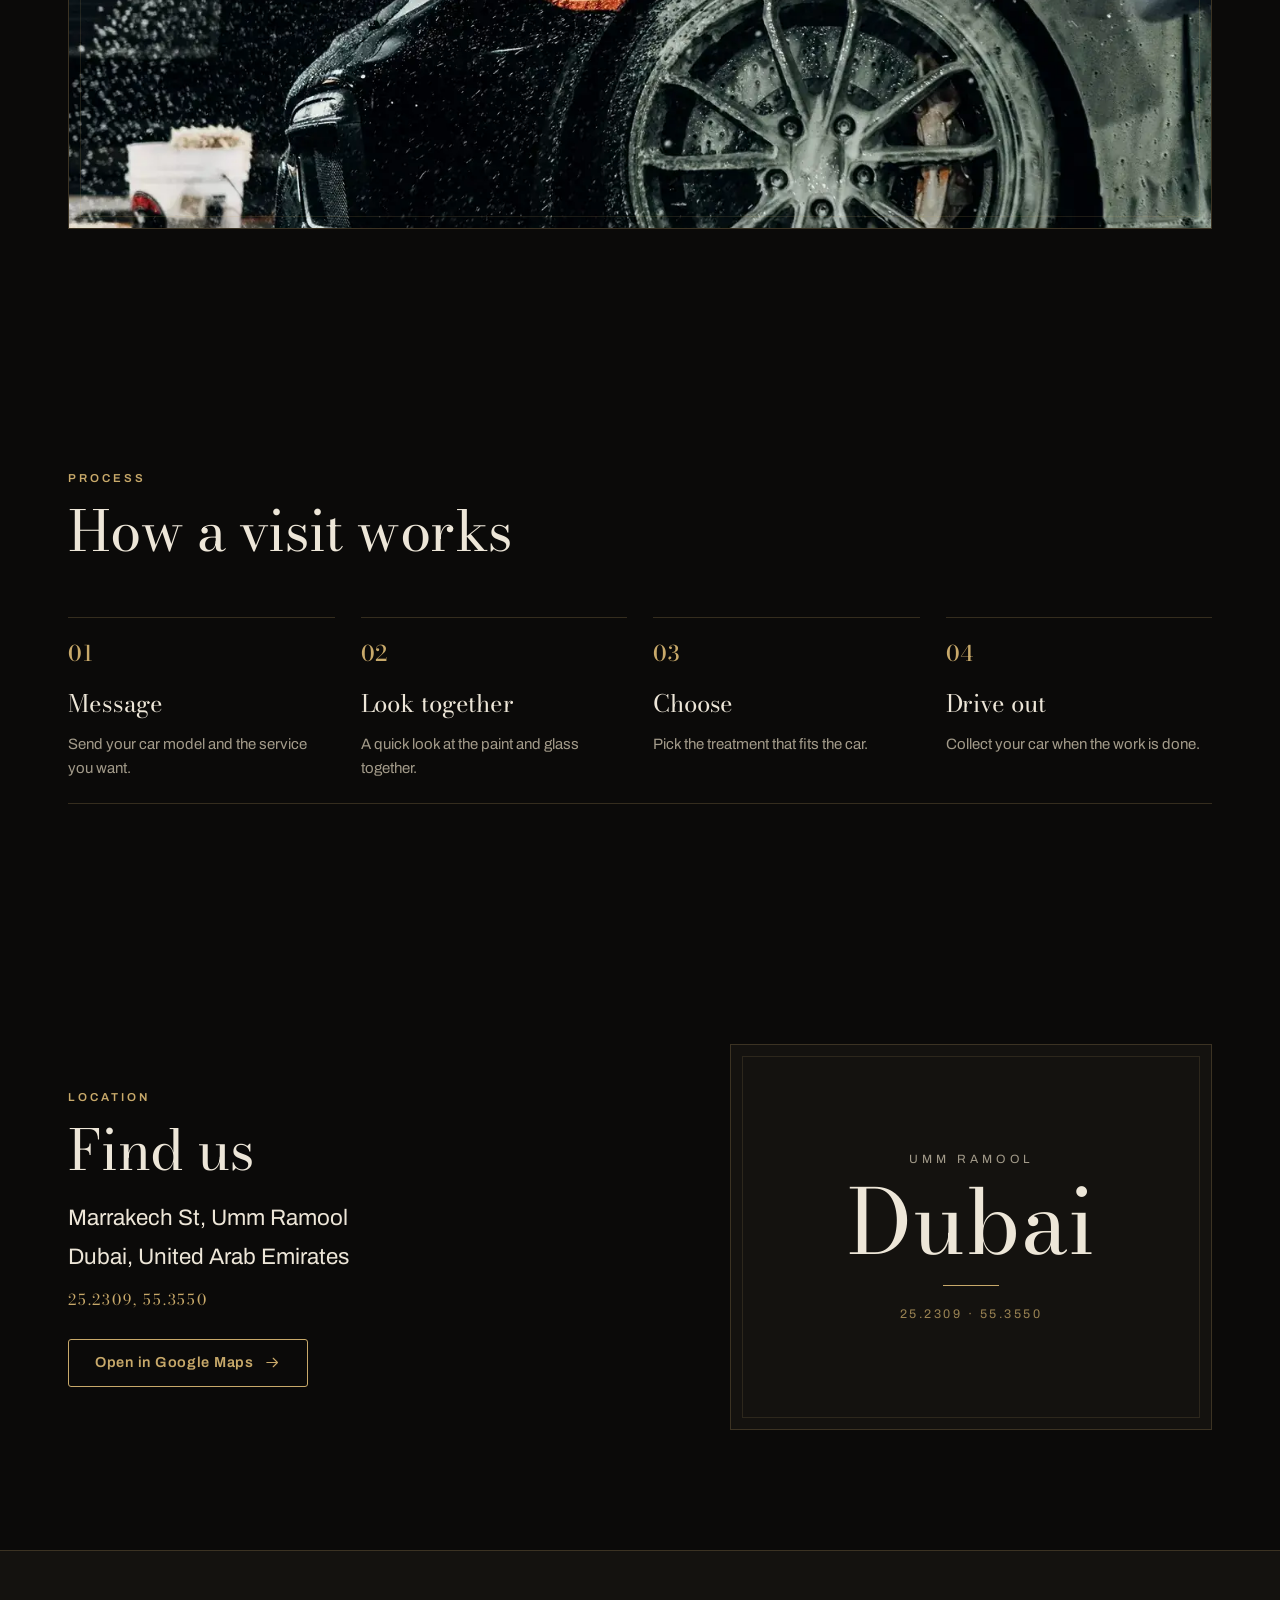
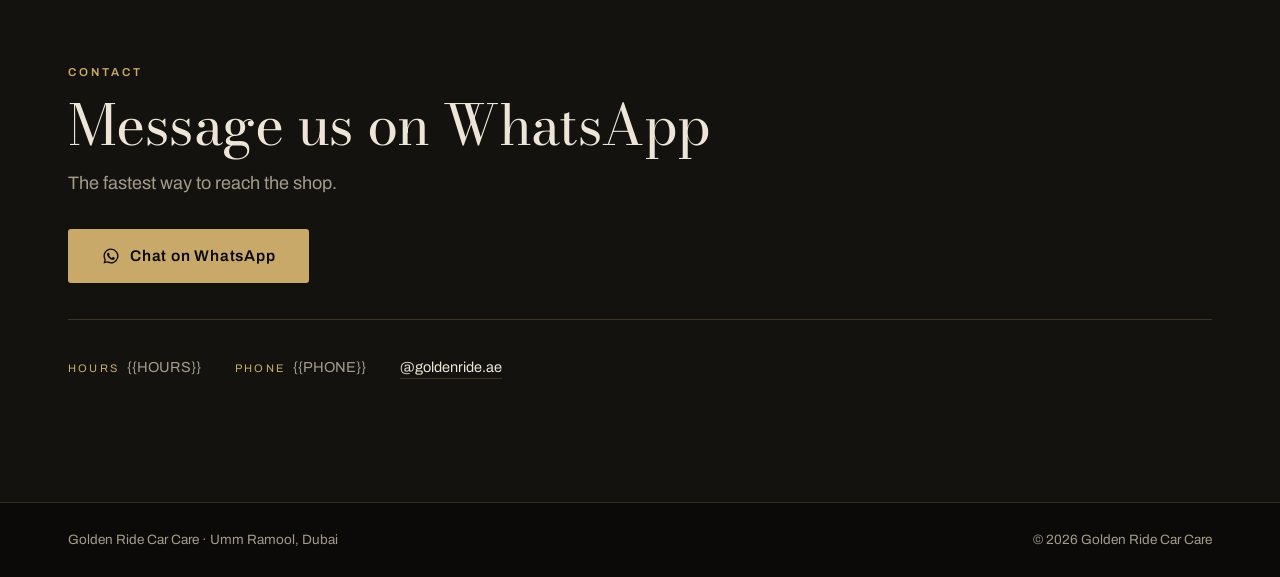
==== commit 87e74d56: "Fill photo slots with graded Unsplash stand-ins, fix plate layout for images" ====
--- a/index.html
+++ b/index.html
@@ -10,11 +10,11 @@
   <meta property="og:type" content="website">
   <meta property="og:title" content="Golden Ride Car Care — PPF, Ceramic, Tinting · Dubai">
   <meta property="og:description" content="Paint protection film, ceramic coating, window tinting and polishing in Umm Ramool, Dubai.">
-  <meta property="og:image" content="https://YOUR-DOMAIN.example/og-image.png">
+  <meta property="og:image" content="https://anesch531.github.io/goldenride-dubai-demo/assets/og-image.png">
   <meta name="twitter:card" content="summary_large_image">
   <meta name="twitter:title" content="Golden Ride Car Care — PPF, Ceramic, Tinting · Dubai">
   <meta name="twitter:description" content="Paint protection film, ceramic coating, window tinting and polishing in Umm Ramool, Dubai.">
-  <meta name="twitter:image" content="https://YOUR-DOMAIN.example/og-image.png">
+  <meta name="twitter:image" content="https://anesch531.github.io/goldenride-dubai-demo/assets/og-image.png">
   <link rel="icon" href="data:image/svg+xml,%3Csvg xmlns='http://www.w3.org/2000/svg' viewBox='0 0 64 64'%3E%3Crect width='64' height='64' fill='%230B0A09'/%3E%3Ctext x='32' y='43' font-family='Georgia,serif' font-size='30' fill='%23C8A96A' text-anchor='middle'%3EGR%3C/text%3E%3C/svg%3E">
   <link rel="preload" href="assets/fonts/bodoni-moda-latin.woff2" as="font" type="font/woff2" crossorigin>
   <link rel="preload" href="assets/fonts/archivo-latin.woff2" as="font" type="font/woff2" crossorigin>
@@ -67,8 +67,9 @@
           </p>
         </div>
         <div class="hero-media hero-anim" style="--d:.34s">
-          <div class="plate plate-hero" role="img" data-i18n-aria="phHero" aria-label="Placeholder for a photo of the Golden Ride workshop">
-            <span class="ph-tag">Photo</span>
+          <div class="plate plate-hero">
+            <img src="assets/photos/hero.webp" width="1200" height="1500" fetchpriority="high" decoding="async"
+                 alt="Machine-polishing a dark car in the workshop / تلميع ماكينة لسيارة داكنة داخل الورشة">
           </div>
         </div>
       </div>
@@ -122,12 +123,18 @@
           <span class="rule" data-reveal style="--d:.16s"></span>
         </header>
         <div class="gal" data-reveal>
-          <div class="plate ph g1" role="img" data-i18n-aria="phG" aria-label="Photo placeholder"><span class="ph-tag">Photo</span></div>
-          <div class="plate ph g2" role="img" data-i18n-aria="phG" aria-label="Photo placeholder"><span class="ph-tag">Photo</span></div>
-          <div class="plate ph g3" role="img" data-i18n-aria="phG" aria-label="Photo placeholder"><span class="ph-tag">Photo</span></div>
-          <div class="plate ph g4" role="img" data-i18n-aria="phG" aria-label="Photo placeholder"><span class="ph-tag">Photo</span></div>
-          <div class="plate ph g5" role="img" data-i18n-aria="phG" aria-label="Photo placeholder"><span class="ph-tag">Photo</span></div>
-          <div class="plate ph g6" role="img" data-i18n-aria="phG" aria-label="Photo placeholder"><span class="ph-tag">Photo</span></div>
+          <div class="plate g1"><img src="assets/photos/g1.webp" width="1120" height="700" loading="lazy" decoding="async"
+               alt="Pressure-washing a black sports car / غسيل برش عالي الضغط لسيارة رياضية سوداء"></div>
+          <div class="plate g2"><img src="assets/photos/g2.webp" width="960" height="1280" loading="lazy" decoding="async"
+               alt="Orbital polisher working a taped hood / صقل غطاء السيارة مع شريط الحماية"></div>
+          <div class="plate g3"><img src="assets/photos/g3.webp" width="960" height="1280" loading="lazy" decoding="async"
+               alt="Machine-polishing a taped black fender / صقل الجناح الأسود مع شريط الحماية"></div>
+          <div class="plate g4"><img src="assets/photos/g4.webp" width="1000" height="1000" loading="lazy" decoding="async"
+               alt="Brush-detailing a black alloy wheel / تنظيف جنوط سوداء بالفرشاة"></div>
+          <div class="plate g5"><img src="assets/photos/g5.webp" width="800" height="800" loading="lazy" decoding="async"
+               alt="Washing a black panel with a wash mitt / غسيل لوحة سوداء بقطعة الميكروفايبر"></div>
+          <div class="plate g6"><img src="assets/photos/g6.webp" width="1400" height="520" loading="lazy" decoding="async"
+               alt="Cars being washed in the service bay / سيارات قيد الغسيل داخل الورشة"></div>
         </div>
       </div>
     </section>
--- a/styles.css
+++ b/styles.css
@@ -444,26 +444,17 @@
   inset: 11px;
   border: 1px solid rgba(200, 169, 106, 0.14);
   pointer-events: none;
-}
-.plate::after {
-  content: '';
+  z-index: 1;
+}
+.plate img {
   position: absolute;
   inset: 0;
-  background:
-    repeating-linear-gradient(135deg, transparent 0 26px, rgba(200, 169, 106, 0.035) 26px 27px);
-  pointer-events: none;
-}
-.ph-tag {
-  position: absolute;
-  bottom: 20px;
-  inset-inline-start: 22px;
-  font-size: 10px;
-  font-weight: 600;
-  letter-spacing: 0.3em;
-  text-transform: uppercase;
-  color: rgba(200, 169, 106, 0.62);
-  z-index: 1;
-}
+  display: block;
+  width: 100%;
+  height: 100%;
+  object-fit: cover;
+}
+.plate-hero img { object-position: 50% 38%; }
 .plate-hero { aspect-ratio: 4 / 5; }
 
 /* ============ Services ============ */
